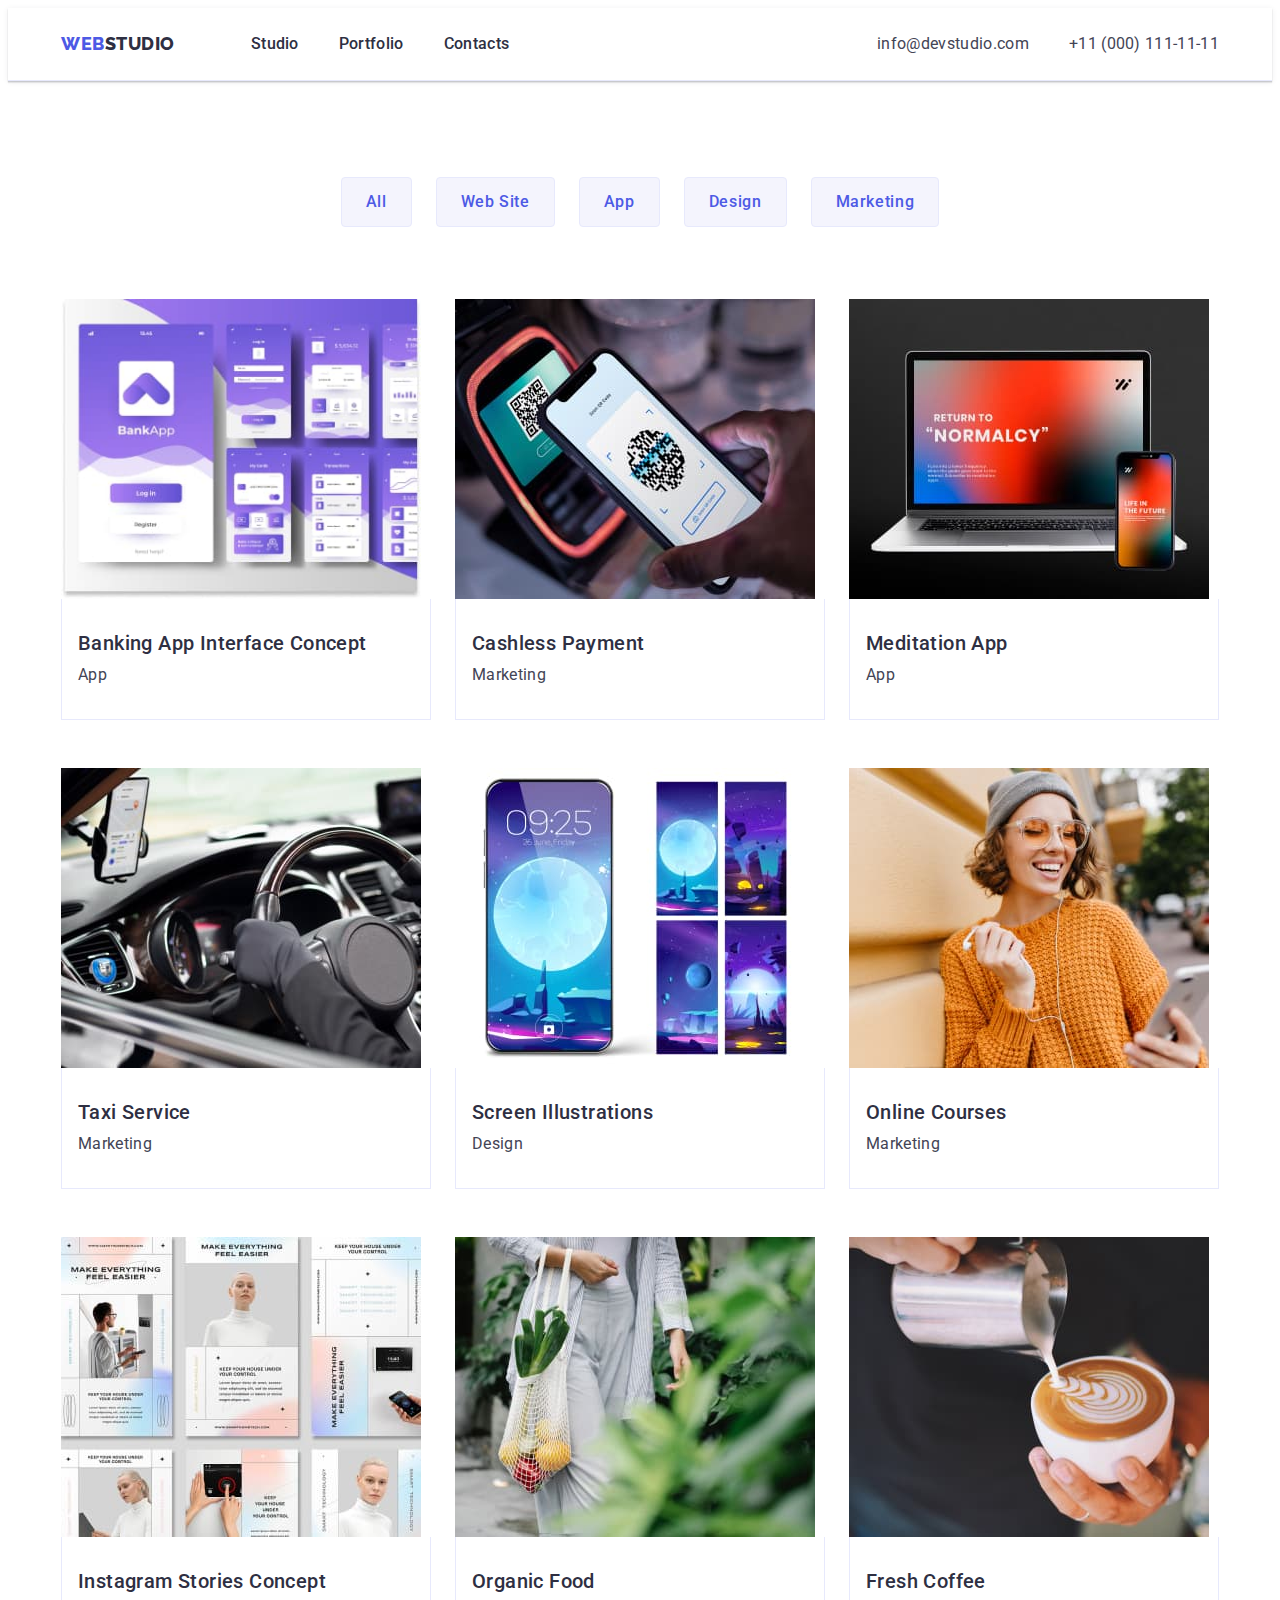
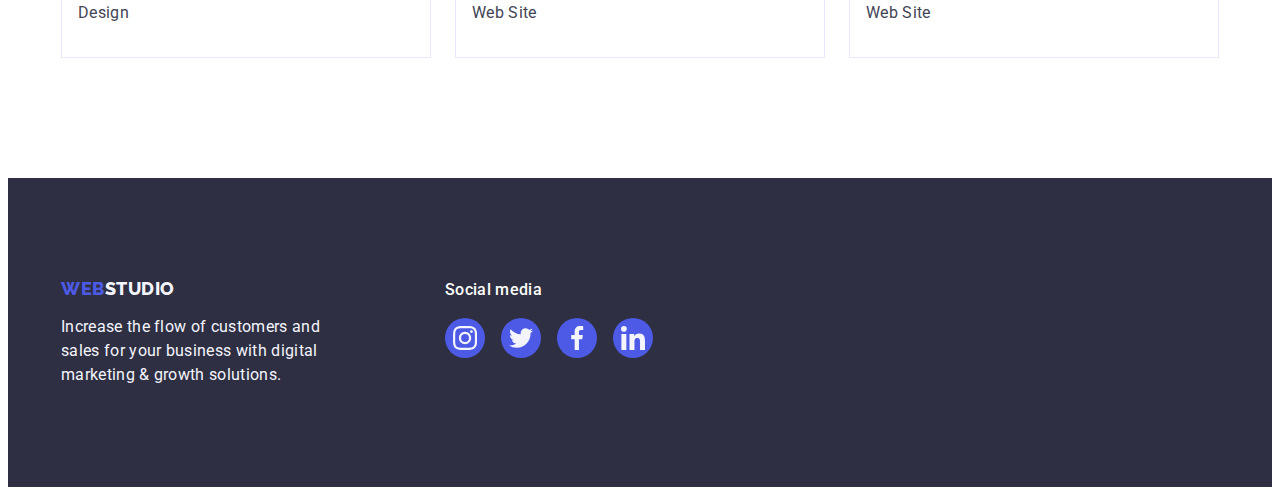
==== portfolio.html @ 2bac3239 "Initial commit" ====
<!DOCTYPE html>
<html lang="en">
  <head>
    <meta charset="UTF-8" />
    <meta http-equiv="X-UA-Compatible" content="IE=edge" />
    <meta name="viewport" content="width=device-width, initial-scale=1.0" />
    <title>Document</title>
    <link rel="preconnect" href="https://fonts.googleapis.com" />
    <link rel="preconnect" href="https://fonts.gstatic.com" crossorigin />
    <link
      href="https://fonts.googleapis.com/css2?family=Raleway:wght@800&family=Roboto:wght@400;500;700;900&display=swap"
      rel="stylesheet"
    />
    <link
      href="https://cdnjs.cloudflare.com/ajax/libs/modern-normalize/1.1.0/modern-normalize.min.css"
      rel="stylesheet"
      integrity="sha512-wpPYUAdjBVSE4KJnH1VR1HeZfpl1ub8YT/NKx4PuQ5NmX2tKuGu6U/JRp5y+Y8XG2tV+wKQpNHVUX03MfMFn9Q=="
      crossorigin="anonymous"
      referrerpolicy="no-referrer"
    />
    <link rel="stylesheet" href="./css/styles.css" />
  </head>
  <body>
    <header class="header">
      <div class="container-header container">
        <nav class="navigation">
          <a class="logo link" href="./index.html"
            >Web<span class="logo-header">Studio</span></a
          >
          <ul class="nav-list list">
            <li>
              <a class="nav-link link" href="./index.html">Studio</a>
            </li>
            <li>
              <a class="nav-link link" href="./portfolio.html">Portfolio</a>
            </li>
            <li>
              <a class="nav-link link" href="">Contacts</a>
            </li>
          </ul>
        </nav>
        <address class="address">
          <ul class="list list-address">
            <li>
              <a class="contact-link link" href="mailto:info@devstudio.com"
                >info@devstudio.com</a
              >
            </li>
            <li>
              <a class="contact-link link" href="tel:+110001111111"
                >+11 (000) 111-11-11</a
              >
            </li>
          </ul>
        </address>
      </div>
    </header>

    <main>
      <section class="portfolio">
        <div class="container">
          <div class="section-title-content">
            <h1 hidden class="section-title">Portfolio</h1>
          </div>
          <ul class="list portfolio-list">
            <li><button class="portfolio-btn" type="button">All</button></li>
            <li>
              <button class="portfolio-btn" type="button">Web Site</button>
            </li>
            <li><button class="portfolio-btn" type="button">App</button></li>
            <li><button class="portfolio-btn" type="button">Design</button></li>
            <li>
              <button class="portfolio-btn" type="button">Marketing</button>
            </li>
          </ul>
          <ul class="list cart-list">
            <li class="cart-item">
              <a class="link card-link" href="">
                <img
                  src="./images/portfolio/card1.jpg"
                  alt="Banking App"
                  width="360"
                  height="300"
                />
                <div class="portfolio-item-content">
                  <h2 class="portfolio-title">Banking App Interface Concept</h2>
                  <p class="portfolio-desc">App</p>
                </div>
              </a>
            </li>
            <li class="cart-item">
              <a class="link card-link" href="">
                <img
                  src="./images/portfolio/card2.jpg"
                  alt="phone"
                  width="360"
                  height="300"
                />
                <div class="portfolio-item-content">
                  <h2 class="portfolio-title">Cashless Payment</h2>
                  <p class="portfolio-desc">Marketing</p>
                </div>
              </a>
            </li>
            <li class="cart-item">
              <a class="link card-link" href="">
                <img
                  src="./images/portfolio/card3.jpg"
                  alt="laptop"
                  width="360"
                  height="300"
                />
                <div class="portfolio-item-content">
                  <h2 class="portfolio-title">Meditation App</h2>
                  <p class="portfolio-desc">App</p>
                </div>
              </a>
            </li>
            <li class="cart-item">
              <a class="link card-link" href="">
                <img
                  src="./images/portfolio/card4.jpg"
                  alt="taxi"
                  width="360"
                  height="300"
                />
                <div class="portfolio-item-content">
                  <h2 class="portfolio-title">Taxi Service</h2>
                  <p class="portfolio-desc">Marketing</p>
                </div>
              </a>
            </li>
            <li class="cart-item">
              <a class="link card-link" href="">
                <img
                  src="./images/portfolio/card5.jpg"
                  alt="telefon"
                  width="360"
                  height="300"
                />
                <div class="portfolio-item-content">
                  <h2 class="portfolio-title">Screen Illustrations</h2>
                  <p class="portfolio-desc">Design</p>
                </div>
              </a>
            </li>
            <li class="cart-item">
              <a class="link card-link" href="">
                <img
                  src="./images/portfolio/card6.jpg"
                  alt="women"
                  width="360"
                  height="300"
                />
                <div class="portfolio-item-content">
                  <h2 class="portfolio-title">Online Courses</h2>
                  <p class="portfolio-desc">Marketing</p>
                </div>
              </a>
            </li>
            <li class="cart-item">
              <a class="link card-link" href="">
                <img
                  src="./images/portfolio/card7.jpg"
                  alt="Stories"
                  width="360"
                  height="300"
                />
                <div class="portfolio-item-content">
                  <h2 class="portfolio-title">Instagram Stories Concept</h2>
                  <p class="portfolio-desc">Design</p>
                </div>
              </a>
            </li>
            <li class="cart-item">
              <a class="link card-link" href="">
                <img
                  src="./images/portfolio/card8.jpg"
                  alt="Organic Food"
                  width="360"
                  height="300"
                />
                <div class="portfolio-item-content">
                  <h2 class="portfolio-title">Organic Food</h2>
                  <p class="portfolio-desc">Web Site</p>
                </div>
              </a>
            </li>
            <li class="cart-item">
              <a class="link card-link" href="">
                <img
                  src="./images/portfolio/card9.jpg"
                  alt="Coffee"
                  width="360"
                  height="300"
                />
                <div class="portfolio-item-content">
                  <h2 class="portfolio-title">Fresh Coffee</h2>
                  <p class="portfolio-desc">Web Site</p>
                </div>
              </a>
            </li>
          </ul>
        </div>
      </section>
    </main>

    <footer class="footer">
      <div class="container footer-contener">
        <div class="logo-wrap">
          <a class="logo link logo-footer-bock" href="./index.html"
            >Web<span class="logo-footer">Studio</span></a
          >
          <p class="footer-desc">
            Increase the flow of customers and sales for your business with
            digital marketing & growth solutions.
          </p>
        </div>

        <div class="footer-item-content">
          <p class="footer-media">Social media</p>
          <ul class="footer-soc-list list">
            <li class="footer-soc-item">
              <a href="" class="footer-soc-link">
                <svg class="footer-soc-icon" width="24" height="24">
                  <use href="./images/icons.svg#icon-instagram"></use>
                </svg>
              </a>
            </li>
            <li class="footer-soc-item">
              <a href="" class="footer-soc-link">
                <svg class="footer-soc-icon" width="24" height="24">
                  <use href="./images/icons.svg#icon-twitter"></use>
                </svg>
              </a>
            </li>
            <li class="footer-soc-item">
              <a href="" class="footer-soc-link">
                <svg class="footer-soc-icon" width="24" height="24">
                  <use href="./images/icons.svg#icon-facebook"></use>
                </svg>
              </a>
            </li>
            <li class="footer-soc-item">
              <a href="" class="footer-soc-link">
                <svg class="footer-soc-icon" width="24" height="24">
                  <use href="./images/icons.svg#icon-linkedin"></use>
                </svg>
              </a>
            </li>
          </ul>
        </div>
      </div>
    </footer>
  </body>
</html>
---- css/styles.css ----
:root{
    --primary-text-color:#434455;
    --secondary-text-color: #2E2F42;
    --primary-logo-color:#4D5AE5;
    --accent-color:#404BBF;
    --contact-text-color:#434455;
    --bg-color:#FFFFFF;
    --bg-hero:#2E2F42;
    --hero-titlle-color:#FFFFFF;
    --bg-button: #4D5AE5;
    --bg-team:#F4F4FD; 
    --logo-footer: #F4F4FD;
 } 
body{
    font-family: 'Roboto', sans-serif;
    color:var(--primary-text-color);
    background-color:var(--bg-color);
}
.link{
    text-decoration: none;
}
.list{
    list-style: none;
}
img {
    display: block;
}
ul {
    margin-top: 0;
    margin-bottom: 0;
    padding-left: 0;
}
h1, h2, h3, h4,
p {
    margin-top: 0;
    margin-bottom: 0;

}

.container-header {
    display: flex;
     
}

.container{
 width: 1158px;
 padding: 0 15px;
 margin-left: auto;
 margin-right: auto;
}
/* header */
.header{
    border-bottom: 1px solid #E7E9FC;
    box-shadow: 0px 2px 1px rgba(46, 47, 66, 0.08), 0px 1px 1px rgba(46, 47, 66, 0.16), 0px 1px 6px rgba(46, 47, 66, 0.08);
}
.navigation{
    display: flex;
    align-items: center;
}
.nav-list {
    display: flex;
    gap: 40px;
}
.list-address{
    display: flex;
    gap: 40px;
}
.address{
    margin-left: auto;
}
.logo {
margin-right: 76px;
 font-family: 'Raleway',sans-serif;
font-weight: 800;
font-size: 18px;
line-height: 1.17;
letter-spacing: 0.03em;
text-transform: uppercase;
color: var(--primary-logo-color);
}
.logo-header {
    color: var(--secondary-text-color);

}

.nav-link {
    font-weight: 500;
font-size: 16px;
line-height: 1.5;
letter-spacing: 0.02em;
color:var(--secondary-text-color);
padding: 24px 0;
display: block;
}

.nav-link:hover,
.nav-link:focus{
    color:var(--accent-color);
}

.address {
    font-style: normal;

}
.contact-link {
font-size: 16px;
line-height: 1.5;
letter-spacing: 0.02em;
color:var(--contact-text-color);
padding: 24px 0;
display: block;
}
.contact-link:hover,
.contact-link:focus{
    color:var(--accent-color);
}
/* section 1 */
.hero {
    background-image: linear-gradient(rgba(46, 47, 66, 0.7), rgba(46, 47, 66, 0.7)), url(../images/people1.jpg);
max-width: 1440px;
    background-repeat: no-repeat;
    background-position: center;
    background-size: cover;
   margin-left: auto;
   margin-right: auto;
   background-color: var(--bg-hero);
   padding-top: 188px;
   padding-bottom: 188px;
}
.hero-tittle {
   max-width: 496px;
    margin-left: auto;
    margin-right: auto;
    margin-bottom: 48px;
font-weight: 700;
font-size: 56px;
line-height: 1.07;
text-align: center;
letter-spacing: 0.02em;
color:var(--hero-titlle-color);
}
.hero-btn {
    box-shadow: 0px 4px 4px rgba(0, 0, 0, 0.15);
    display: block;
    margin-left: auto;
    margin-right: auto;
    min-width: 169px;
   height: 56px;
   border: none;
   border-radius: 4px;
    font-family: 'Roboto',sans-serif;
font-weight: 500;
font-size: 16px;
line-height: 1.5;
letter-spacing: 0.04em;
background-color: var(--bg-button);
color: var(--hero-titlle-color);
cursor: pointer;
}
.hero-btn:hover,
.hero-btn:focus{
    background-color: var(--accent-color);
}
/* section 2 */
.feature{
    padding: 120px 0;
}
.feature-list{
    display: flex;
gap: 24px;
}
.feature-item{
    width: calc((100% - 72px) / 4);
}
.icon-wrap{
    height: 112px;
    background: #F4F4FD;
    border-radius: 4px;
    display: flex;
    justify-content: center;
    align-items: center;
    margin-bottom: 8px;
}
.feature-title {
 margin-bottom: 8px;
    font-weight: 500;
font-size: 20px;
line-height: 1.2;
letter-spacing: 0.02em;

color:var(--secondary-text-color);

}
.feature-text {
    width: 264px;

font-size: 16px;
line-height: 1.5;
letter-spacing: 0.02em;
color:var(--primary-text-color);

}
/* section 3 */
.doing{
    padding-bottom: 120px;

}
.doing-list{
    display: flex;
    gap: 24px;
}
.section-title{
 margin-bottom: 72px;
    font-weight: 700;
font-size: 36px;
line-height: 1.1;
text-align: center;
letter-spacing: 0.02em;
text-transform: capitalize;

color:var(--secondary-text-color);

}
.doing-item{
    width: calc((100% - 48px) / 3);

}

/* section 4 */
.team{
    box-shadow: 0px 1px 6px rgba(46, 47, 66, 0.08),
     0px 1px 1px rgba(46, 47, 66, 0.16), 
     0px 2px 1px rgba(46, 47, 66, 0.08);
    padding: 120px 0;
    background-color: var(--bg-team);
}
.team-list{
    display: flex;
   gap: 24px;
}
.team-item{
    width: calc((100% - 72px) / 4); 
    border-radius: 0px 0px 4px 4px;
    box-shadow: 0px 1px 6px rgba(46, 47, 66, 0.08), 0px 1px 1px rgba(46, 47, 66, 0.16), 0px 2px 1px rgba(46, 47, 66, 0.08);
     
}
.team-item-content{
    padding: 32px 0;
  
}
.team-title {
    margin-bottom: 8px;
font-weight: 500;
font-size: 20px;
line-height: 1.2;
text-align: center;
letter-spacing: 0.02em;
color:var(--secondary-text-color);

}
.team-desc {
   
font-size: 16px;
line-height: 1.5;
text-align: center;
letter-spacing: 0.02em;
margin-bottom: 8px;

color: var(--primary-text-color);

}
.team-item{
    background-color: var(--bg-color);
}
.social-list{
    display: flex;
    gap: 24px;
    justify-content: center;

}
.social-item {
    width: 40px;
    height: 40px;
}

.social-link {
    width: 100%;
    height: 100%;
    display: flex;
    border-radius: 50%;
    justify-content: center;
    align-items: center;
    background-color: #4D5AE5;
    
}
.social-link:hover,
.social-link:focus{background-color:#404BBF}
.social-icon {
    fill: #F4F4FD;

}


/* customers */
.customers{
    padding-top: 120px;
    padding-bottom: 120px;
}
.customers-list{
    display: flex;
    gap: 24px;
}
.customers-item{
    height: 88px;
    width: calc((100% - 120px) / 6);

}
.customers-link{
    width: 100%;
    height: 100%;
    display: flex;
    border: 1px solid #8E8F99;
    border-radius: 4px;
    justify-content: center;
    align-items: center;
    color: #8E8F99;

}
.customers-icon {
    fill: currentColor;
}
.customers-link:hover,
.customers-link:focus{
    color: #404BBF;
    border-color: #404BBF;
}
/* footer */
.footer {
   padding: 100px 0;
    background-color: var(--bg-hero);
}

.logo-footer {
    color: var(--logo-footer);
}
.logo-footer-bock{
    display: inline-block;
    margin-bottom: 16px;
}
.footer-desc { 
    max-width: 264px;
    font-size: 16px;
line-height: 1.5;
letter-spacing: 0.02em;
color:var(--logo-footer);
}
.footer-media{

    font-size: 16px;
    line-height: 1.5;
    letter-spacing: 0.02em;
    color: #FFFFFF;
    font-weight: 500;
    margin-bottom: 16px;

}

.footer-contener{
    display: flex;
    align-items: baseline;
}
.logo-wrap{
    margin-right: 120px;
}
.footer-soc-list {
    display: flex;
    gap: 16px;

}

.footer-soc-item {
    width: 40px;
    height: 40px;
}

.footer-soc-link {
    width: 100%;
    height: 100%;
    border-radius: 50%;
    display: flex;
    justify-content: center;
    align-items: center;
   background-color:#4D5AE5;
}
.footer-soc-link:hover,
.footer-soc-link:focus{
    background-color: #31D0AA;
}
.footer-soc-icon {
    fill: #F4F4FD;
}




/* portfolio */
.portfolio{
    padding-top: 96px;
    padding-bottom: 120px;
}
.portfolio-list{
    display: flex;
    justify-content: center;
    gap: 24px;
    margin-bottom: 72px;

}
.portfolio-btn{
    padding: 12px 24px;
    border: 1px solid #E7E9FC;
border-radius: 4px;
    font-family: 'Roboto',sans-serif;
font-style: normal;
font-weight: 500;
font-size: 16px;
line-height: 1.5;
letter-spacing: 0.04em;
color:var(--bg-button);
cursor: pointer;
 background-color:var(--bg-team) ;

}
.portfolio-btn:hover,
.portfolio-btn:focus{
    box-shadow: 0px 3px 1px rgba(0, 0, 0, 0.1), 0px 2px 1px rgba(0, 0, 0, 0.08), 0px 2px 2px rgba(0, 0, 0, 0.12);
    color: var(--hero-titlle-color);
    background-color: var(--accent-color);
    border: 1px solid transparent;
}
.cart-list{
    display: flex;
    flex-wrap: wrap;
    column-gap: 24px;
    row-gap: 48px;

}
.card-link{
    display: block;
}
.card-link:hover,
.card-link:focus{
    box-shadow: 0px 1px 6px rgba(46, 47, 66, 0.08), 0px 1px 1px rgba(46, 47, 66, 0.16), 0px 2px 1px rgba(46, 47, 66, 0.08);
}
.cart-item{
    width: calc((100% - 48px) / 3); 

}
.portfolio-item-content{
    padding: 32px 16px;
    border: 1px solid #E7E9FC;
    border-top: none;
}
.portfolio-title {
    margin-bottom: 8px;
    font-weight: 500;
font-size: 20px;
line-height: 1.2;
letter-spacing: 0.02em;
color:var(--secondary-text-color);

}
.portfolio-desc {
    font-size: 16px;
line-height: 1.5;
letter-spacing: 0.02em;
color:var(--primary-text-color);

}
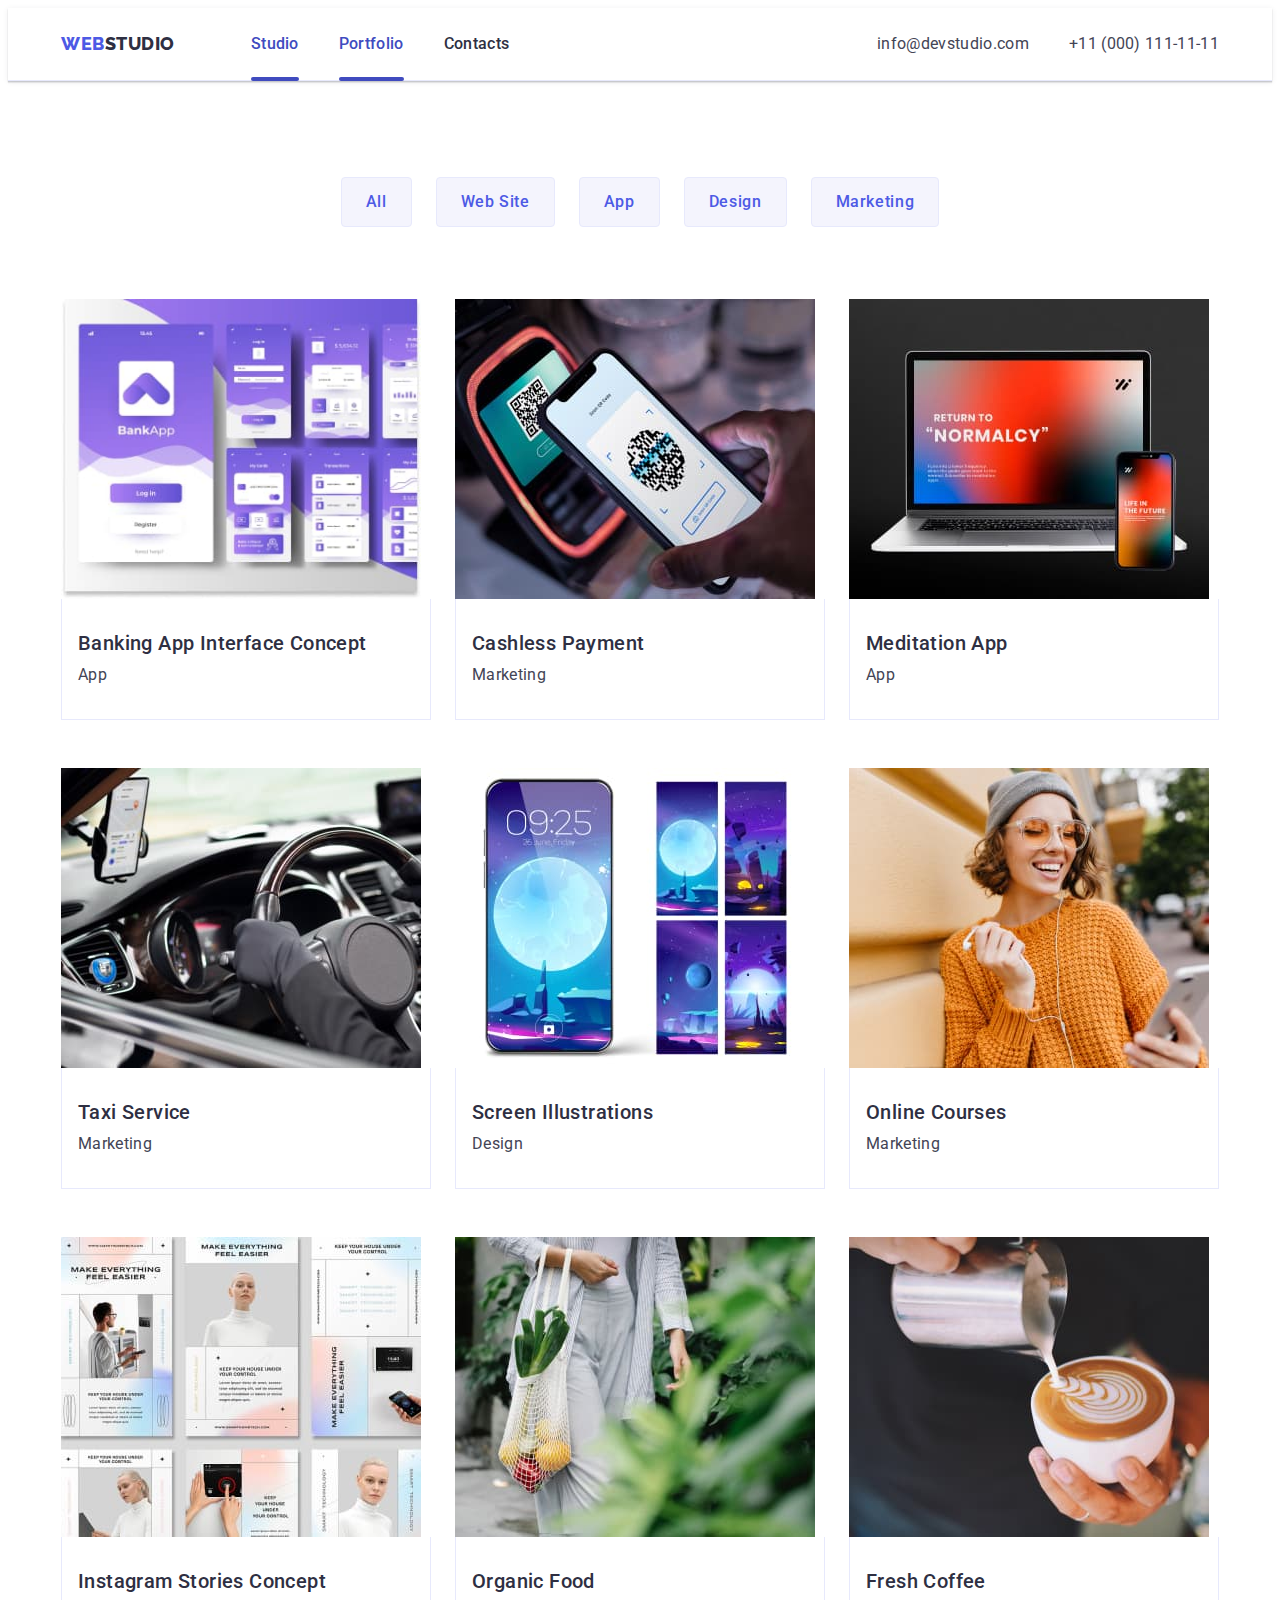
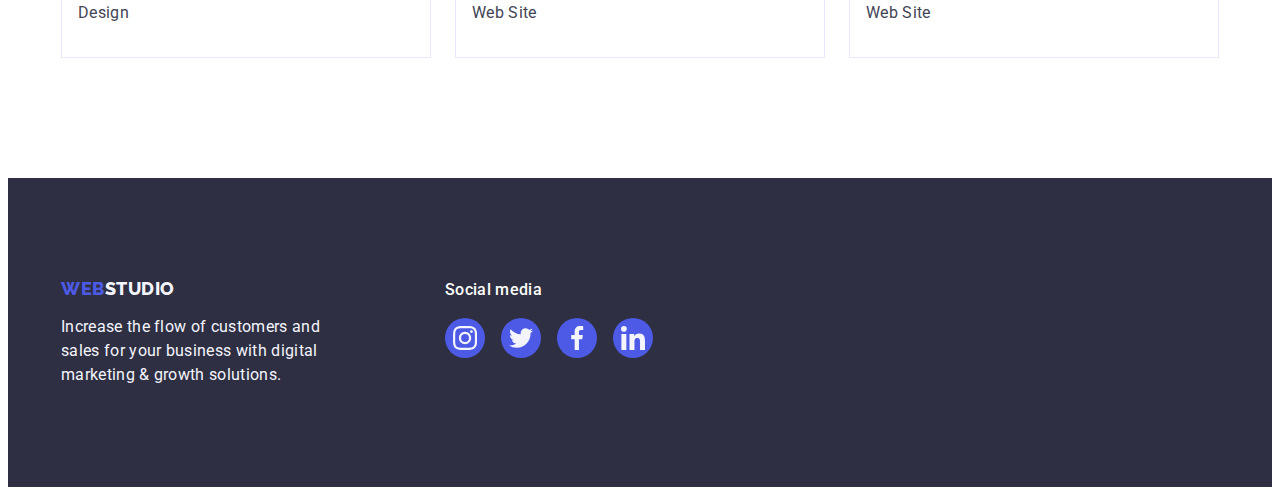
==== commit faebb8fd: "add" ====
--- a/portfolio.html
+++ b/portfolio.html
@@ -29,10 +29,12 @@
           >
           <ul class="nav-list list">
             <li>
-              <a class="nav-link link" href="./index.html">Studio</a>
-            </li>
-            <li>
-              <a class="nav-link link" href="./portfolio.html">Portfolio</a>
+              <a class="nav-link link active" href="./index.html">Studio</a>
+            </li>
+            <li>
+              <a class="nav-link link active" href="./portfolio.html"
+                >Portfolio</a
+              >
             </li>
             <li>
               <a class="nav-link link" href="">Contacts</a>
--- a/css/styles.css
+++ b/css/styles.css
@@ -11,6 +11,7 @@
     --bg-button: #4D5AE5;
     --bg-team:#F4F4FD; 
     --logo-footer: #F4F4FD;
+    --function-direction: 250ms cubic-bezier(0.4, 0, 0.2, 1);
  } 
 body{
     font-family: 'Roboto', sans-serif;
@@ -61,6 +62,22 @@
 .nav-list {
     display: flex;
     gap: 40px;
+}
+.nav-link.active{
+    color: #404BBF;
+    position: relative;
+
+}
+.active::after{
+    content: "";
+    position: absolute;
+    left: 0;
+    background-color:  #404BBF;
+        border-radius: 2px;
+        height: 4px;
+        width: 100%;
+        bottom: -1px;
+
 }
 .list-address{
     display: flex;
@@ -92,6 +109,7 @@
 color:var(--secondary-text-color);
 padding: 24px 0;
 display: block;
+transition: color var(--function-direction);
 }
 
 .nav-link:hover,
@@ -110,6 +128,7 @@
 color:var(--contact-text-color);
 padding: 24px 0;
 display: block;
+transition: color var(--function-direction);
 }
 .contact-link:hover,
 .contact-link:focus{
@@ -157,6 +176,7 @@
 background-color: var(--bg-button);
 color: var(--hero-titlle-color);
 cursor: pointer;
+transition: background-color var(--function-direction);
 }
 .hero-btn:hover,
 .hero-btn:focus{
@@ -292,6 +312,7 @@
     justify-content: center;
     align-items: center;
     background-color: #4D5AE5;
+ transition: background-color var(--function-direction);
     
 }
 .social-link:hover,
@@ -325,6 +346,7 @@
     justify-content: center;
     align-items: center;
     color: #8E8F99;
+    transition: color var(--function-direction), border-color var(--function-direction);
 
 }
 .customers-icon {
@@ -392,6 +414,7 @@
     justify-content: center;
     align-items: center;
    background-color:#4D5AE5;
+   transition:background-color var(--function-direction) ;
 }
 .footer-soc-link:hover,
 .footer-soc-link:focus{
@@ -476,4 +499,70 @@
 letter-spacing: 0.02em;
 color:var(--primary-text-color);
 
+}
+
+/* Modal window */
+.backdrop {
+    position: fixed;
+    top: 0;
+    left: 0;
+    width: 100%;
+    height: 100%;
+    background-color: rgba(46, 47, 66, 0.4);
+    transition: opacity var(--function-direction), visibility var(--function-direction) ;
+
+}
+
+.modal {
+    position: absolute;
+    width: 408px;
+        min-height: 576px;
+        left: 50%;
+        top: 50%;
+        transform: translate(-50%, -50%) scale(1);
+        background: #FCFCFC;
+        border-radius: 4px; 
+        transition: transform var(--function-direction);
+        box-shadow: 0px 1px 1px rgba(0, 0, 0, 0.14), 0px 1px 3px rgba(0, 0, 0, 0.12), 0px 2px 1px rgba(0, 0, 0, 0.2);
+
+
+  
+}
+.is-hidden{
+    opacity: 0;
+    visibility: hidden;
+    pointer-events: none;
+
+}
+
+.modal-close-btn {
+    position: absolute;
+        width: 24px;
+        height: 24px;
+        right: 24px;
+        top: 24px;
+        padding: 0;
+        border-radius: 50%;
+        background-color:#E7E9FC;
+        border: 1px solid rgba(0, 0, 0, 0.1);
+        display: flex;
+        justify-content: center;
+        align-items: center;
+        cursor: pointer;
+        transition: background-color var(--function-direction),border var(--function-direction);
+    
+}
+.modal-close-btn:hover,
+.modal-close-btn:focus{
+    background-color: #404BBF;
+    border: none;
+
+}
+.modal-close-btn:hover .modal-close-icon,
+.modal-close-btn:focus .modal-close-icon{
+    fill: #FFFFFF;
+}
+
+.modal-close-icon {
+    transition: fill var(--function-direction);
 }